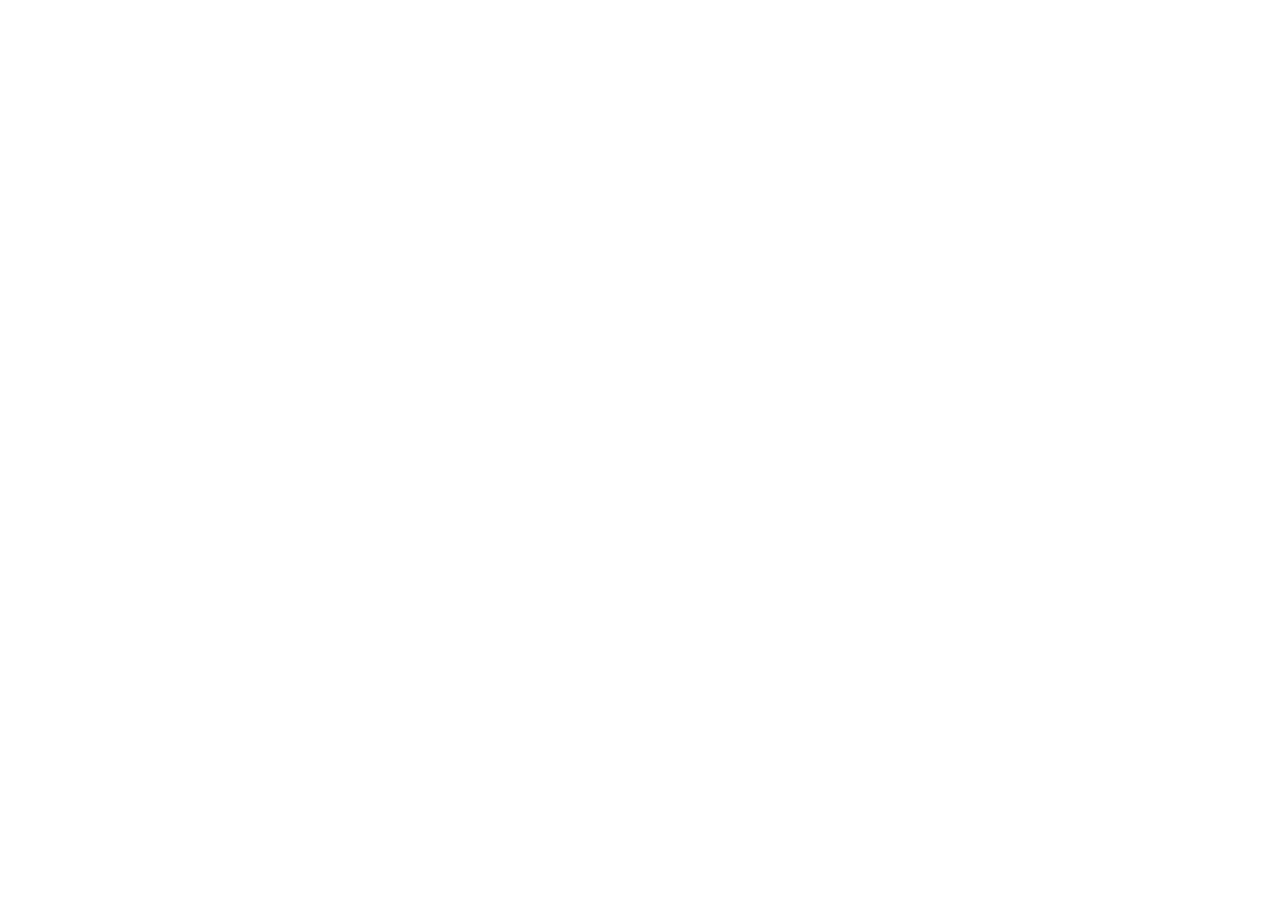
==== index.html @ 4ed16a6d "adiciona configuração inicial do projeto" ====
<!DOCTYPE html>
<html lang="en">
<head>
    <meta charset="UTF-8">
    <meta name="viewport" content="width=device-width, initial-scale=1.0">
    <title>Jornada Viagens</title>
</head>
<body>
    
</body>
</html>
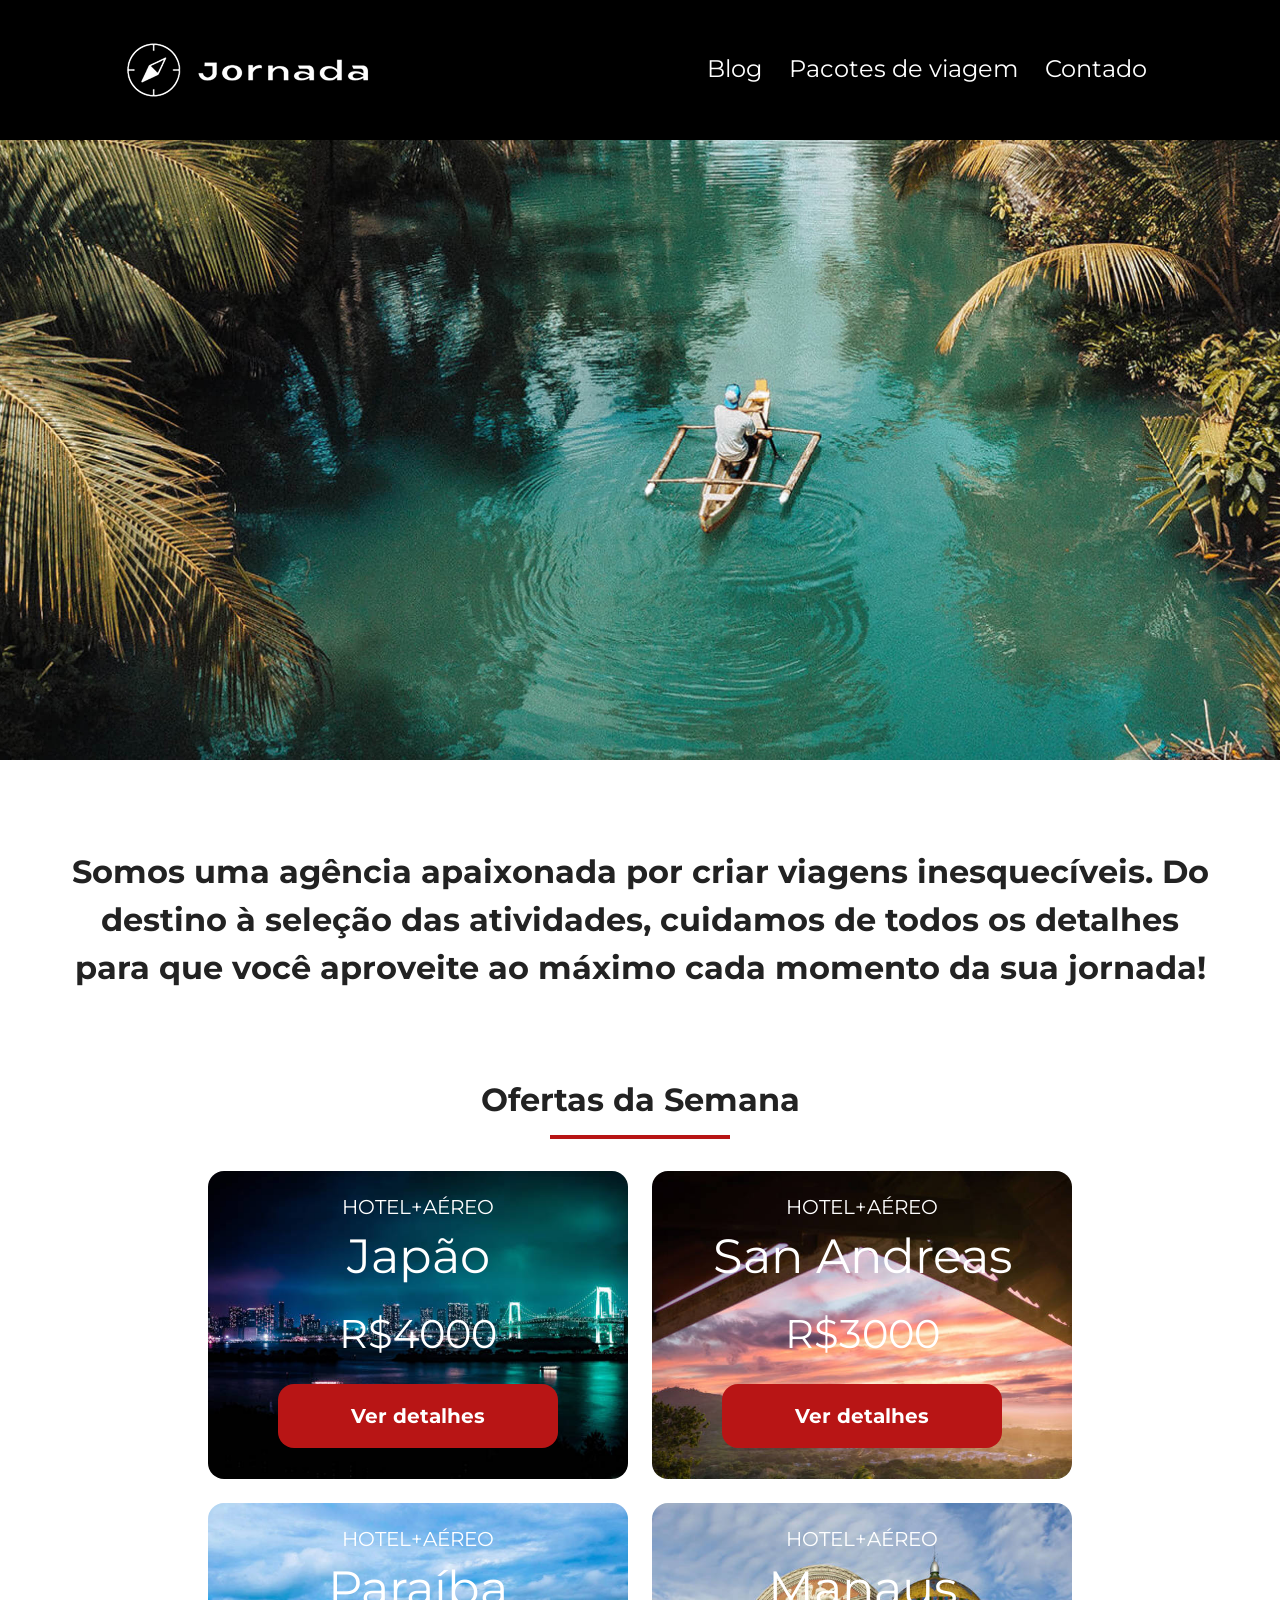
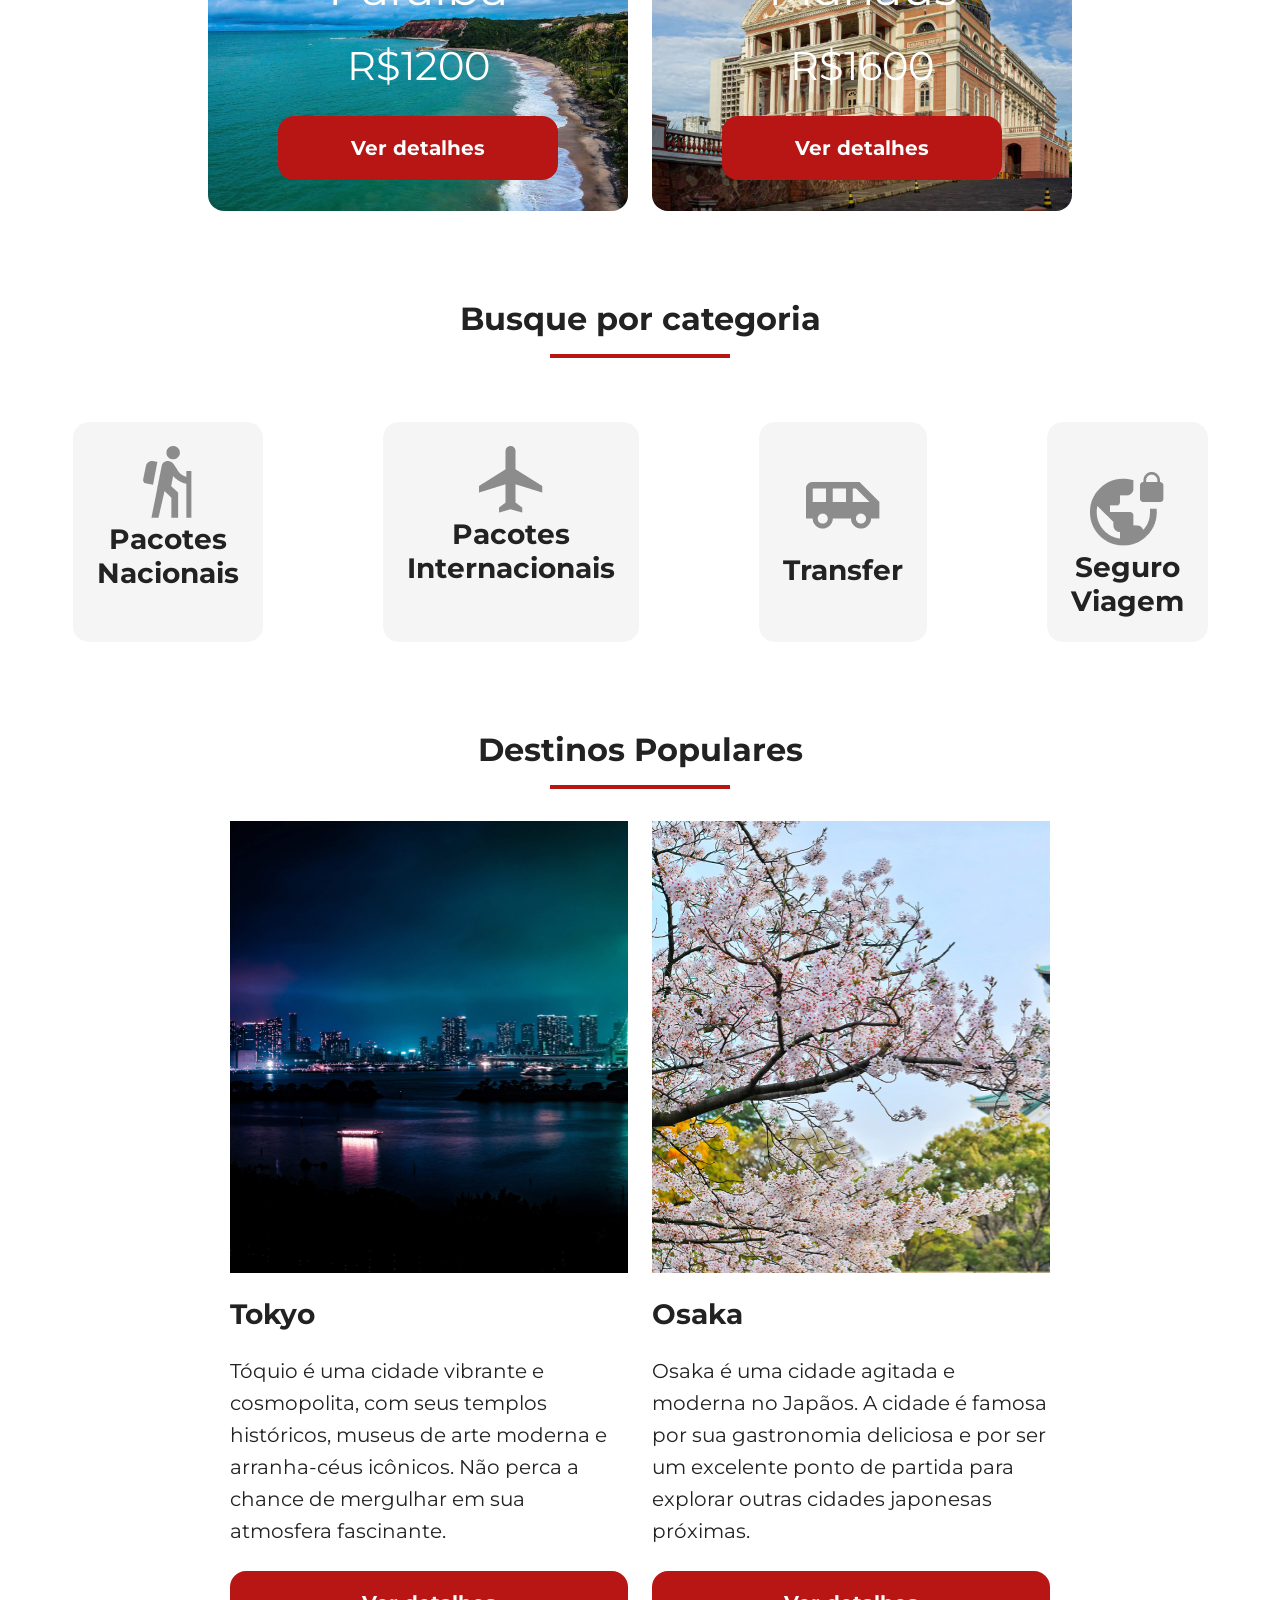
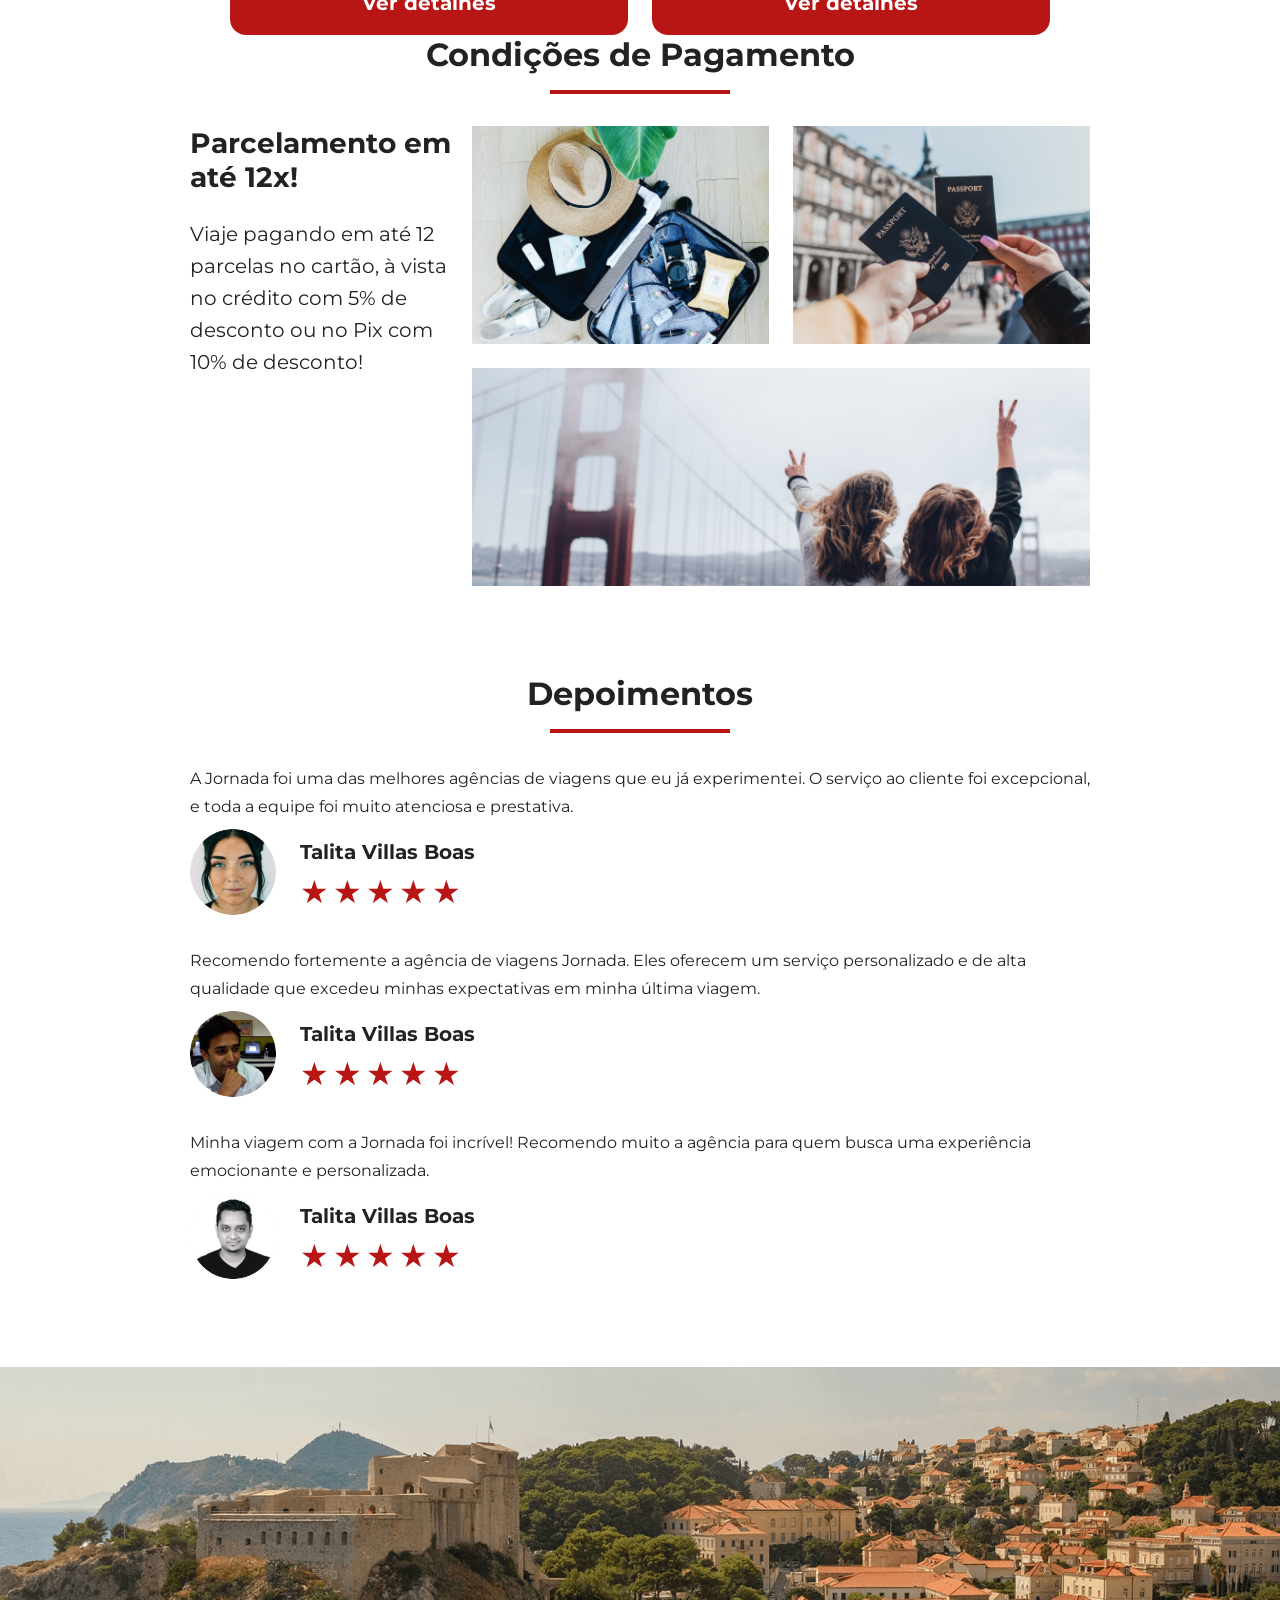
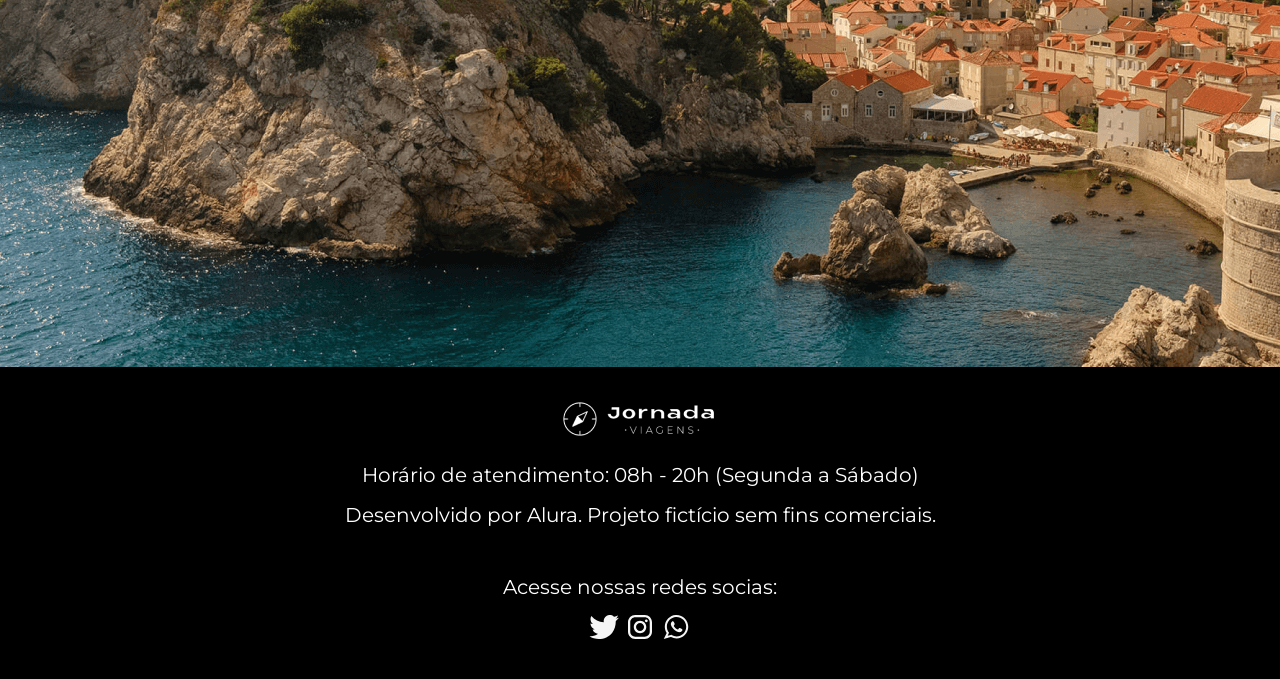
==== commit eb2edae9: "arruma estrutura do projeto" ====
--- a/index.html
+++ b/index.html
@@ -1,11 +1,341 @@
-<!DOCTYPE html>
-<html lang="en">
-<head>
-    <meta charset="UTF-8">
-    <meta name="viewport" content="width=device-width, initial-scale=1.0">
+<!doctype html>
+<html lang="pt-br">
+  <head>
+    <meta charset="UTF-8" />
+    <meta name="viewport" content="width=device-width, initial-scale=1.0" />
+    <meta name="description" content="Jornada Viagens, Uma agência apaixonada por criar viagens inesquecíveis.">
+
+    <meta name="og:title" content="Jornada Viagens">
+    <meta name="og:description" content="Jornada Viagens, Uma agência apaixonada por criar viagens inesquecíveis">
+    <meta name="og:image" content=" https://dellacqua679.github.io/jornada-viagens/img/logo-footer.png ">
+    <meta name="og:type" content="website">
+    <meta name="og:url" content="https://dellacqua679.github.io/jornada-viagens">
+
+    <link rel="stylesheet" href="css/style.css" />
+
+    <link rel="icon" href="img/favicon.svg" type="xml/svg">
     <title>Jornada Viagens</title>
-</head>
-<body>
-    
-</body>
-</html>+  </head>
+  <body>
+    <header class="main-header">
+      <a class="logo" href="index.html" title="Voltar para a página inicial">
+        <img
+          class="img-mobile"
+          src="img/Logo-provisória-branca 1.png"
+          alt="Bussola da logo Jornada viagens na cor branca"
+        />
+        <img
+          class="img-desktop"
+          src="img/bussola-texto-branca.png"
+          alt="Logo Jornada viagens na cor branca"
+        />
+      </a>
+
+      <div class="navigation-menu">
+        <label for="menu"><img src="img/menu.png" alt="Menu" /></label>
+        <input type="checkbox" id="menu" hidden />
+
+        <nav>
+          <ul class="list-link">
+            <li>
+              <a href="Blog.html" target="_blank" title="Acessar Blog">Blog</a>
+            </li>
+            <li>
+              <a
+                href="./pacotes-de-viagens.html"
+                target="_blank"
+                title="Acessar Pacotes de viagem"
+                >Pacotes de viagem</a
+              >
+            </li>
+            <li>
+              <a href="Contado.html" target="_blank" title="Acessar contado"
+                >Contado</a
+              >
+            </li>
+          </ul>
+        </nav>
+      </div>
+    </header>
+
+    <section class="hero">
+      <div class="hero-img"></div>
+      <h2>
+        Somos uma agência apaixonada por criar viagens inesquecíveis. Do destino
+        à seleção das atividades, cuidamos de todos os detalhes para que você
+        aproveite ao máximo cada momento da sua jornada!
+      </h2>
+    </section>
+
+    <section class="offers">
+      <div class="section-title">
+        <h2>Ofertas da Semana</h2>
+        <hr />
+      </div>
+      <div class="offers-cards">
+        <article class="card japao">
+          <header>
+            <p>HOTEL+AÉREO</p>
+            <h3>
+              Japão <br />
+              <span>R$4000</span>
+            </h3>
+          </header>
+          <footer>
+            <a href="#" class="button">Ver detalhes</a>
+          </footer>
+        </article>
+
+        <article class="card san-andreas">
+          <header>
+            <p>HOTEL+AÉREO</p>
+            <h3>
+              San Andreas <br />
+              <span>R$3000</span>
+            </h3>
+          </header>
+          <footer>
+            <a href="#" class="button">Ver detalhes</a>
+          </footer>
+        </article>
+
+        <article class="card paraiba">
+          <header>
+            <p>HOTEL+AÉREO</p>
+            <h3>
+              Paraíba <br />
+              <span>R$1200</span>
+            </h3>
+          </header>
+          <footer>
+            <a href="#" class="button">Ver detalhes</a>
+          </footer>
+        </article>
+
+        <article class="card manaus">
+          <header>
+            <p>HOTEL+AÉREO</p>
+            <h3>
+              Manaus <br />
+              <span>R$1600</span>
+            </h3>
+          </header>
+          <footer>
+            <a href="#" class="button">Ver detalhes</a>
+          </footer>
+        </article>
+      </div>
+    </section>
+
+    <section class="categories">
+      <div class="section-title">
+        <h2>Busque por categoria</h2>
+        <hr />
+      </div>
+
+      <div class="categories-card">
+        <a
+          href="#"
+          target="_blank"
+          class="card"
+          title="Busque pela categoria Pacotes Nacionais"
+        >
+          <img
+            src="img/caminhada-pacotes nacionais.png"
+            alt="ícone cinza representando uma pessoa fazendo Tracking"
+          />
+          <h3 class="content-title">
+            Pacotes <br />
+            Nacionais
+          </h3></a
+        >
+
+        <a
+          href="#"
+          target="_blank"
+          class="card"
+          title="Busque pela categoria Pacotes Internacionais"
+        >
+          <img
+            src="img/aviao- pacotes interacionais.png"
+            alt="ícone cinza de um avião"
+          />
+          <h3 class="content-title">Pacotes Internacionais</h3></a
+        >
+
+        <a
+          href="#"
+          target="_blank"
+          class="card single-line transfer"
+          title="Busque pela categoria de transfer"
+        >
+          <img src="img/carrinho-transfer.png" alt="ícone cinza de um ônibus" />
+          <h3 class="content-title">Transfer</h3></a
+        >
+
+        <a
+          href="#"
+          target="_blank"
+          class="card single-line"
+          title="Busque pela categoria Seguro Viagem"
+        >
+          <img
+            src="img/ícone-seguro viagem.png"
+            alt="ícone cinza de um globo com um cadeado"
+          />
+          <h3 class="content-title">Seguro Viagem</h3></a
+        >
+      </div>
+    </section>
+
+    <section class="destinations">
+      <div class="section-title">
+        <h2>Destinos Populares</h2>
+        <hr />
+      </div>
+      <div class="destinations-items">
+        <article class="item tokyo">
+          <header>
+            <div class="img-item"></div>
+            <h3 class="content-title">Tokyo</h3>
+          </header>
+          <p class="content-text">
+            Tóquio é uma cidade vibrante e cosmopolita, com seus templos
+            históricos, museus de arte moderna e arranha-céus icônicos. Não
+            perca a chance de mergulhar em sua atmosfera fascinante.
+          </p>
+          <footer>
+            <a
+              href=""
+              class="button"
+              target="_blank"
+              title="Veja mais detalhes do destino tokyo"
+              >Ver detalhes</a
+            >
+          </footer>
+        </article>
+
+        <article class="item osaka">
+          <header>
+            <div class="img-item"></div>
+            <h3 class="content-title">Osaka</h3>
+          </header>
+          <p class="content-text">
+            Osaka é uma cidade agitada e moderna no Japãos. A cidade é famosa
+            por sua gastronomia deliciosa e por ser um excelente ponto de
+            partida para explorar outras cidades japonesas próximas.
+          </p>
+          <footer>
+            <a
+              href=""
+              class="button"
+              target="_blank"
+              title="Veja mais detalhes do destino osaka"
+              >Ver detalhes</a
+            >
+          </footer>
+        </article>
+      </div>
+    </section>
+
+    <section class="payments">
+      <div class="section-title">
+        <h2>Condições de Pagamento</h2>
+        <hr />
+      </div>
+
+      <div class="content-container">
+        <div class="text-content">
+          <h3 class="content-title">Parcelamento em até 12x!</h3>
+          <p class="content-text">
+            Viaje pagando em até 12 parcelas no cartão, à vista no crédito com
+            5% de desconto ou no Pix com 10% de desconto!
+          </p>
+        </div>
+
+        <div class="image-gallery">
+
+        <div class="image first"></div>
+        <div class="image second"></div>
+        <div class="image thirdy colspan-2"></div>
+      </div>
+    </section>
+
+    <section class="testimonial">
+    <div class="section-title">
+        <h2>Depoimentos</h2>
+        <hr />
+      </div>
+
+      <div class="testimonial-container">
+        <article> 
+          <header> <p>A Jornada foi uma das melhores agências de viagens que eu já experimentei. O serviço ao cliente foi excepcional, e toda a equipe foi muito atenciosa e prestativa.</p> </header>
+          <footer> <img src="img/avatar-talita.png" alt="imagem de perfil da cliente Talita Villas Boas">  <div class="profile-content">
+            <h3>Talita Villas Boas</h3>
+            <div class="rating">
+              <span class="star">★</span>
+              <span class="star">★</span>
+              <span class="star">★</span>
+              <span class="star">★</span>
+              <span class="star">★</span>
+            </div>
+          </div></footer>
+         
+        </article>
+        <article>
+          <header> <p>Recomendo fortemente a agência de viagens Jornada. Eles oferecem um serviço personalizado e de alta qualidade que excedeu minhas expectativas em minha última viagem.</p> </header>
+          <footer><img src="img/avatar-amarini.png" alt="imagem de perfil do cliente Amari Salin"><div class="profile-content">
+            <h3>Talita Villas Boas</h3>
+            <div class="rating">
+              <span class="star">★</span>
+              <span class="star">★</span>
+              <span class="star">★</span>
+              <span class="star">★</span>
+              <span class="star">★</span>
+            </div>
+          </div></footer>
+          
+        </article>
+        <article>
+          <header> <p>Minha viagem com a Jornada foi incrível! Recomendo muito a agência para quem busca uma experiência emocionante e personalizada.</p> </header>
+          <footer><img src="img/avatar-lauro.png" alt="imagem de perfil do cliente Lauro B. Matos"> <div class="profile-content">
+            <h3>Talita Villas Boas</h3>
+            <div class="rating">
+              <span class="star">★</span>
+              <span class="star">★</span>
+              <span class="star">★</span>
+              <span class="star">★</span>
+              <span class="star">★</span>
+            </div>
+          </div>
+        </footer>
+         
+        </article>
+      </div>
+
+    </section>
+
+    <section class="bottom-hero">
+      <div class="hero-img"></div>
+    </section>
+
+    <footer class="main-footer">
+      <div class="footer-content">
+        <img src="img/logo-footer.png" alt="Logo completa Jornada Viagens">
+        <p>Horário de atendimento: 08h - 20h (Segunda a Sábado)</p>
+        <p>Desenvolvido por Alura. Projeto fictício sem fins comerciais.</p>
+      </div>
+      <div class="footer-social">
+        <p>Acesse nossas redes socias:</p>
+
+        <a href="" target="_blank" title="Acesse o Twitter do Jornada Viagens" ><img src="img/Twiter 1.svg" alt="iconde do Twitter na cor branca"></a>
+        <a href="" target="_blank" title="Acesse o Instagram do Jornada Viagens" ><img src="img/Instragam 1.svg" alt="iconde do Instagram na cor branca"></a>
+        <a href="" target="_blank" title="Acesse o Whatsapp do Jornada Viagens" ><img src="img/Whatsapp 1.svg" alt="iconde do Whatsapp na cor branca"></a>
+
+      </div>
+
+    </footer>
+
+
+  </body>
+</html>
--- a/css/style.css
+++ b/css/style.css
@@ -0,0 +1,10 @@
+@import url(global.css);
+@import url(header.css);
+@import url(hero.css);
+@import url(offers.css);
+@import url(categories.css);
+@import url(destinations.css);
+@import url(paymentes.css);
+@import url(testimonials.css);
+@import url(footer.css);
+@import url(packages-pay.css);
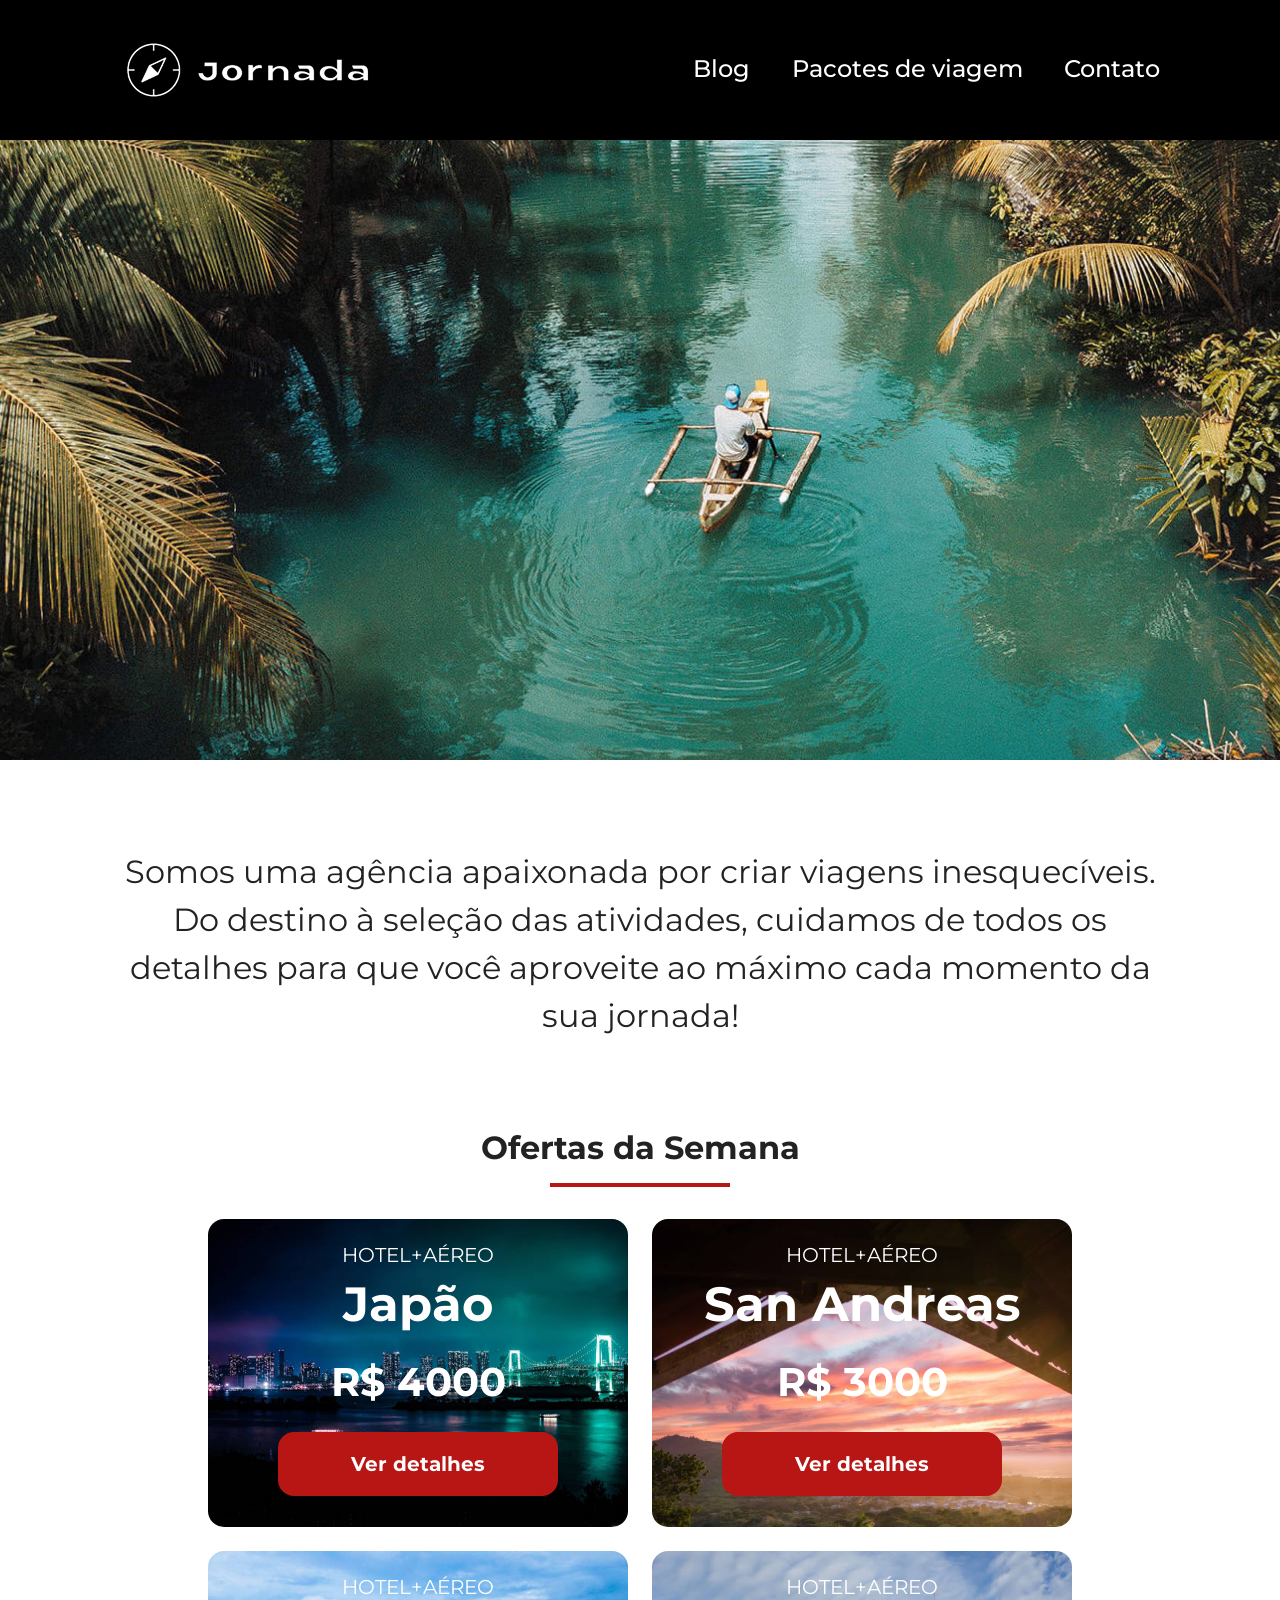
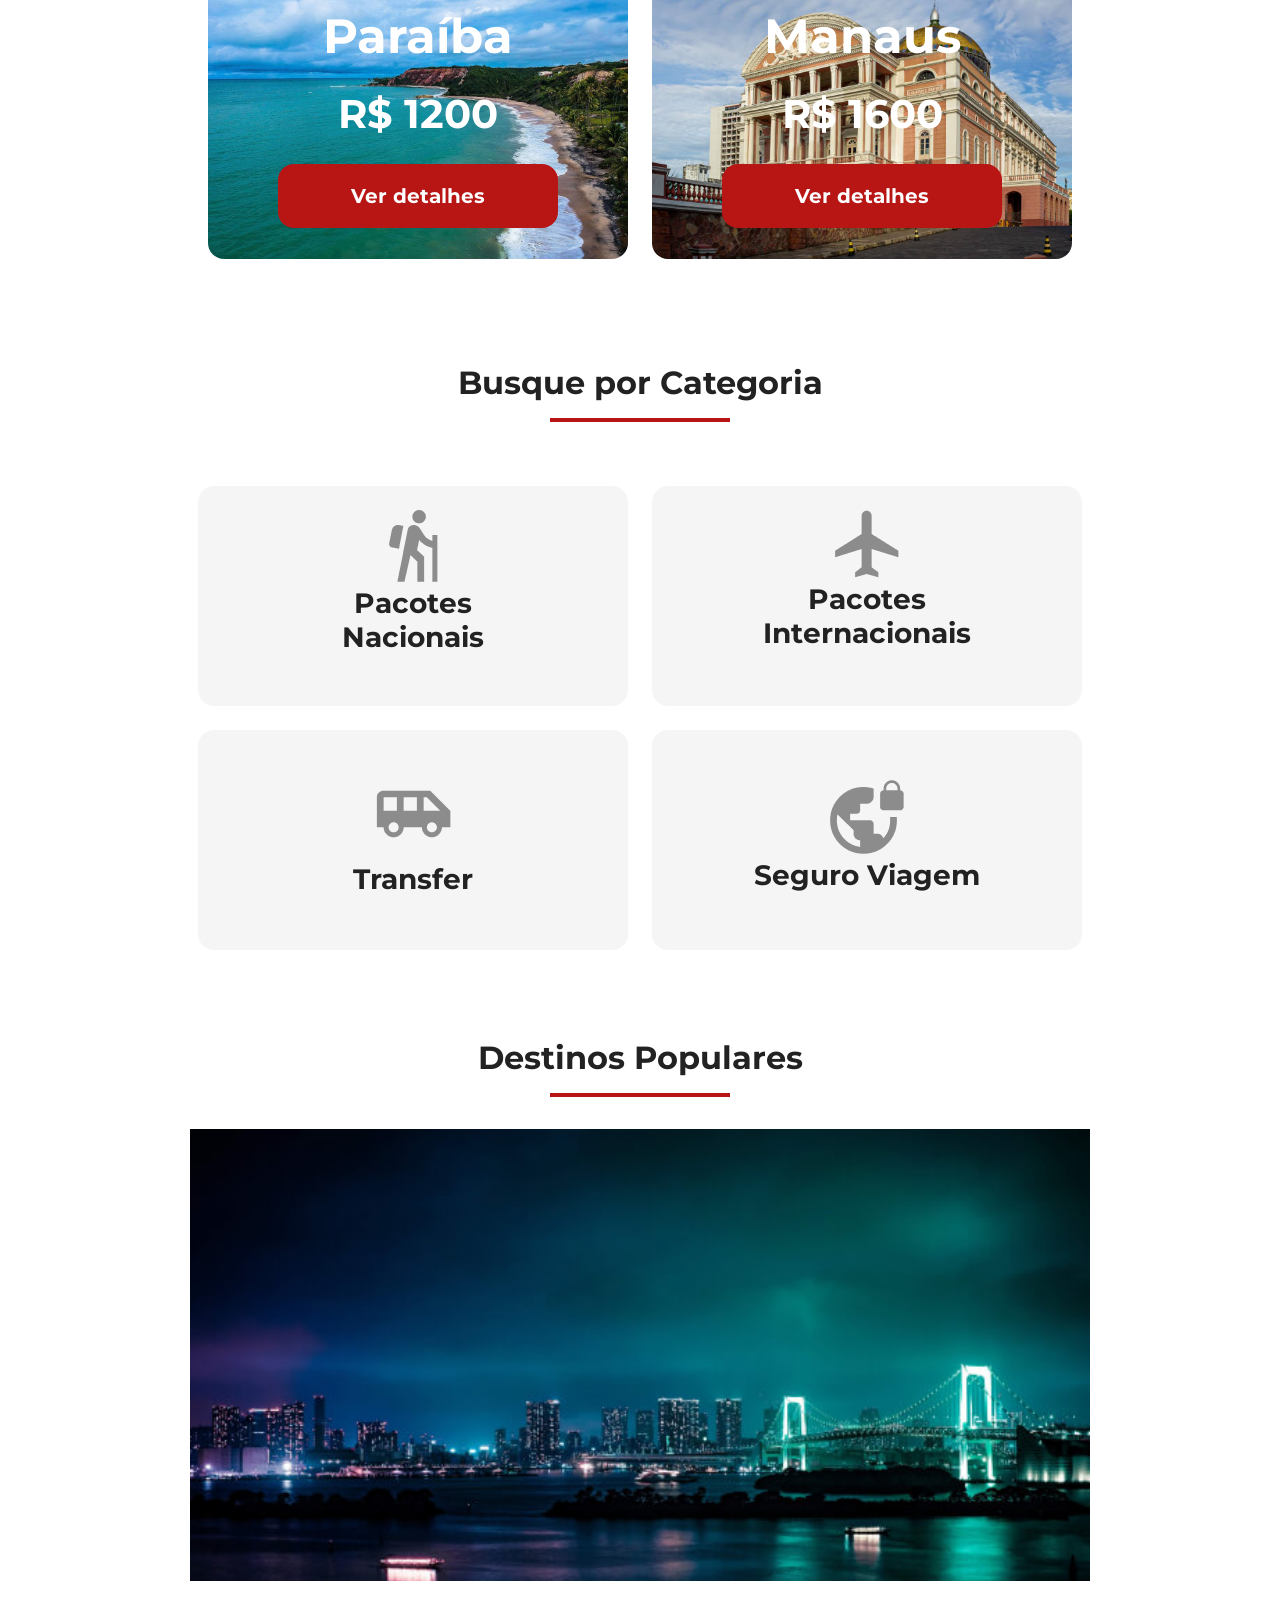
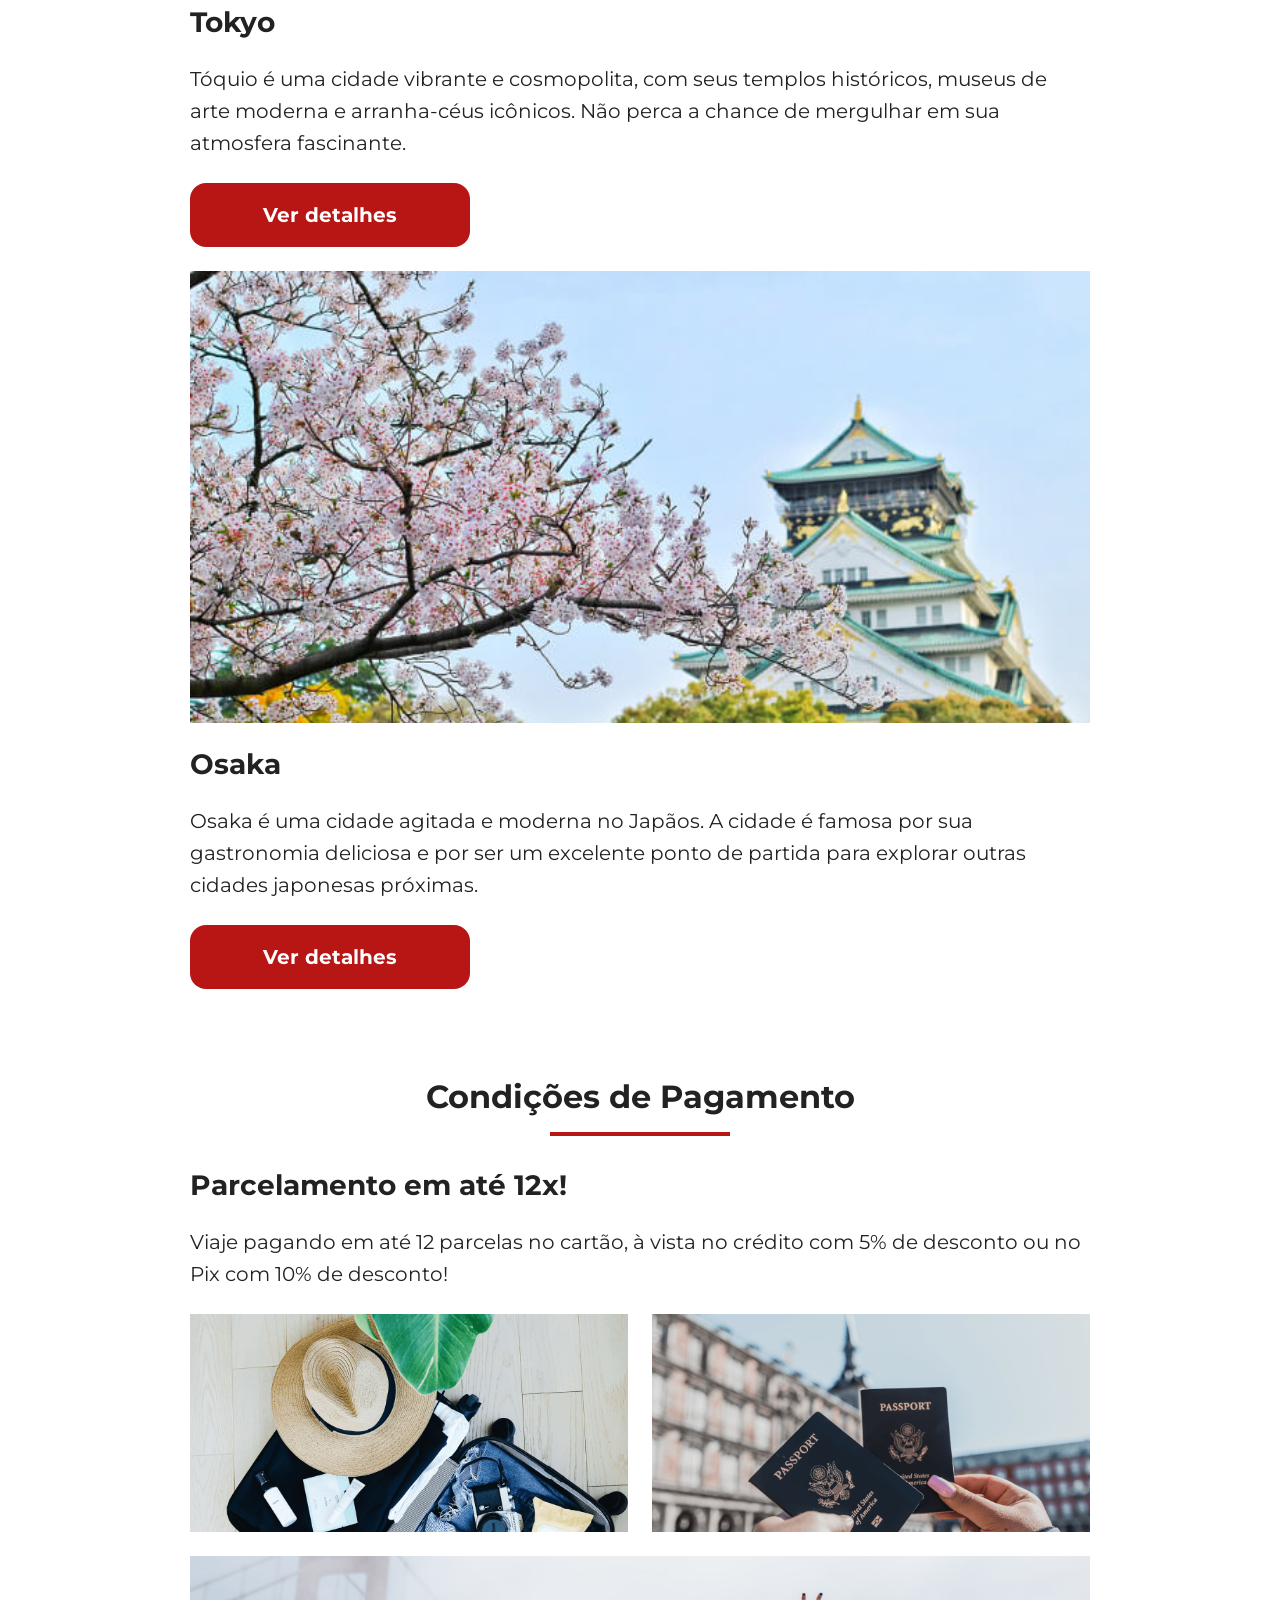
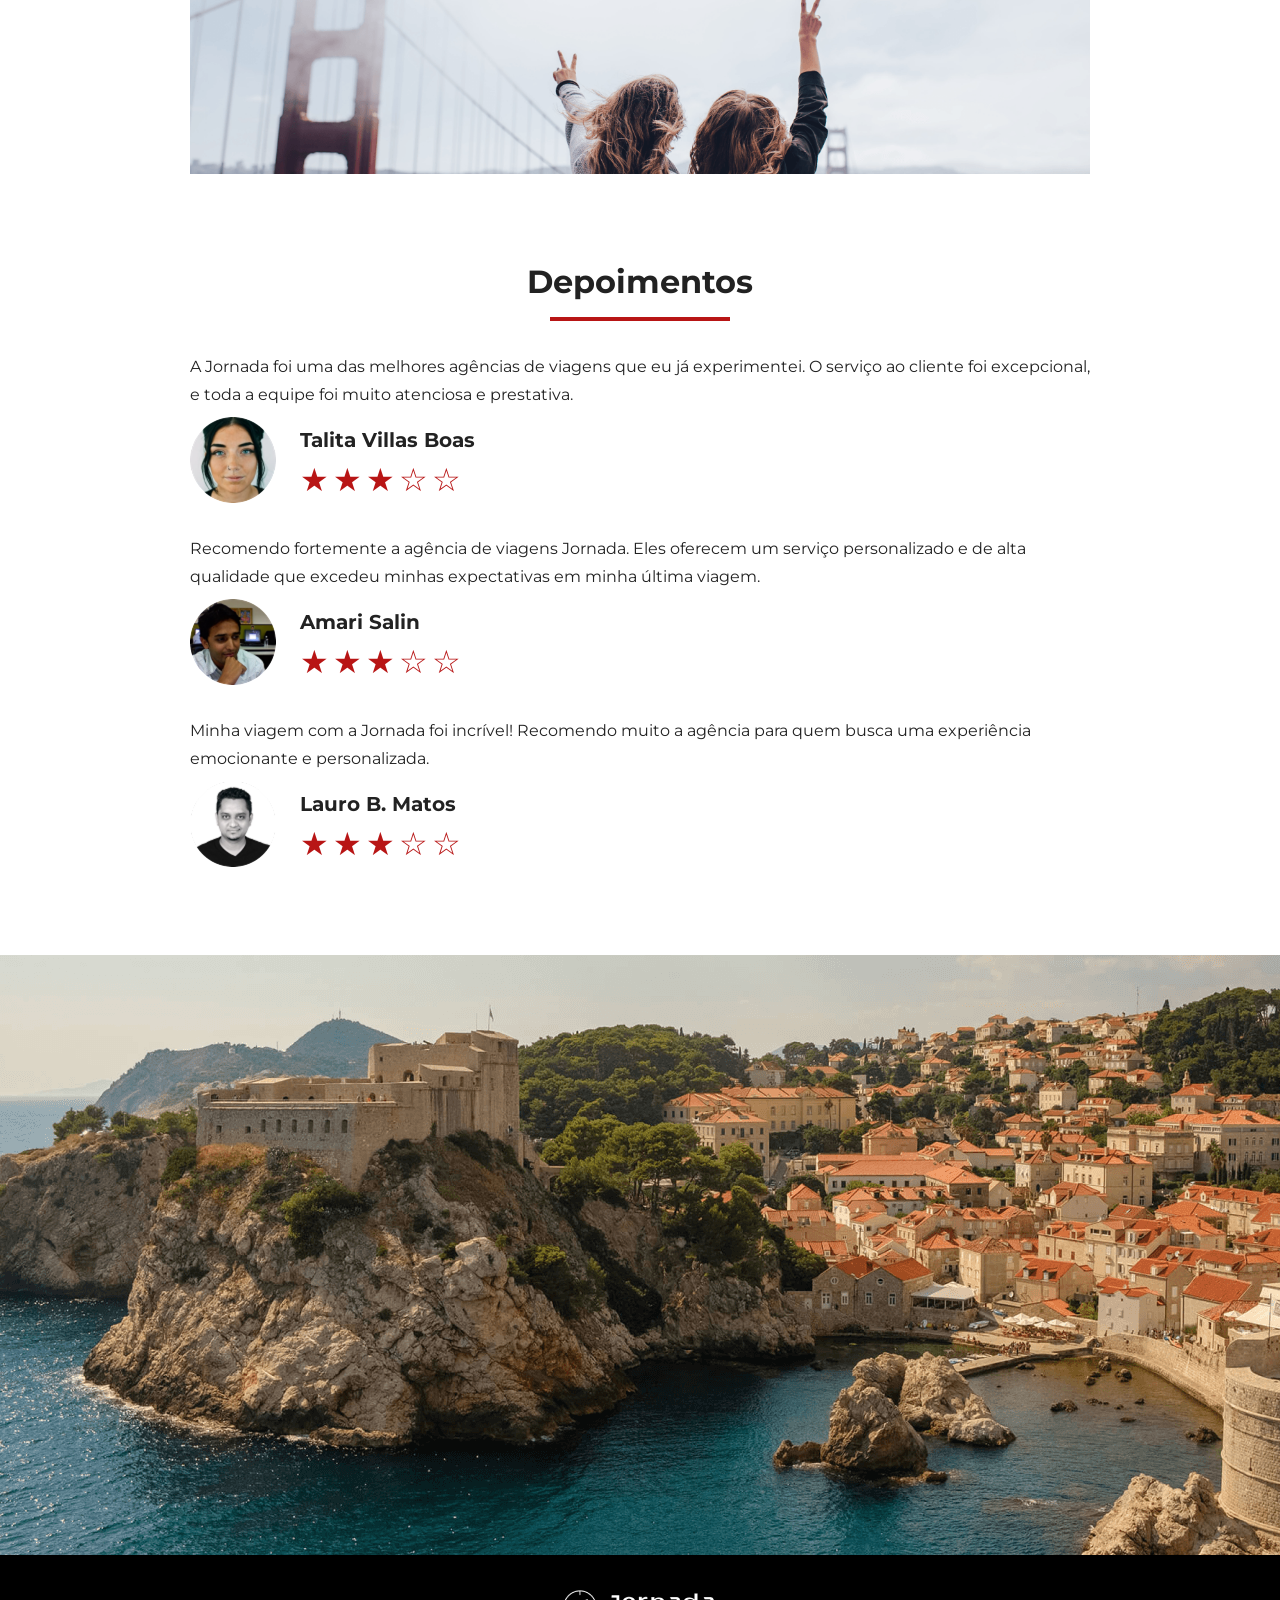
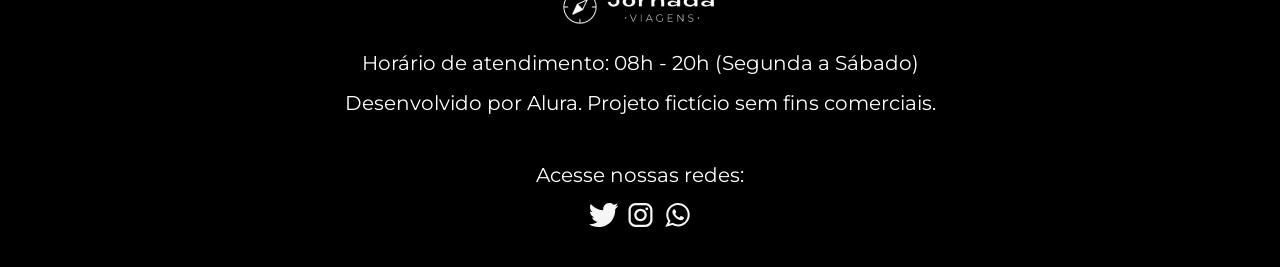
==== commit efdf5dba: "adiciona melhorias na pagina principal" ====
--- a/index.html
+++ b/index.html
@@ -1,56 +1,70 @@
 <!doctype html>
-<html lang="pt-br">
+<html lang="pt-BR">
   <head>
     <meta charset="UTF-8" />
     <meta name="viewport" content="width=device-width, initial-scale=1.0" />
-    <meta name="description" content="Jornada Viagens, Uma agência apaixonada por criar viagens inesquecíveis.">
-
-    <meta name="og:title" content="Jornada Viagens">
-    <meta name="og:description" content="Jornada Viagens, Uma agência apaixonada por criar viagens inesquecíveis">
-    <meta name="og:image" content=" https://dellacqua679.github.io/jornada-viagens/img/logo-footer.png ">
-    <meta name="og:type" content="website">
-    <meta name="og:url" content="https://dellacqua679.github.io/jornada-viagens">
-
-    <link rel="stylesheet" href="css/style.css" />
-
-    <link rel="icon" href="img/favicon.svg" type="xml/svg">
+    <meta
+      name="description"
+      content="Jornada Viagens,uma agência apaixonada por criar viagens inesquecíveis"
+    />
+
+    <meta name="og:title" content="Jornada Viagens" />
+    <meta
+      name="og:description"
+      content="Jornada Viagens,uma agência apaixonada por criar viagens inesquecíveis"
+    />
+    <meta
+      name="og:image"
+      content="https://danicastilho.github.io/jornada-viagens/img/logo-footer.png"
+    />
+    <meta name="og:type" content="website" />
+    <meta
+      name="og:url"
+      content="https://danicastilho.github.io/jornada-viagens"
+    />
+
+    <link rel="icon" href="favico.svg" type="xml/svg" />
+    <link rel="stylesheet" href="./css/style.css" />
+
     <title>Jornada Viagens</title>
   </head>
   <body>
     <header class="main-header">
-      <a class="logo" href="index.html" title="Voltar para a página inicial">
+      <a class="logo" href="index.html" title="voltar para a página inicial">
         <img
           class="img-mobile"
-          src="img/Logo-provisória-branca 1.png"
-          alt="Bussola da logo Jornada viagens na cor branca"
+          src="img/bussola-jornada-branco.png"
+          alt="Bussola do logo Jornada Viagens na cor branca"
         />
         <img
           class="img-desktop"
-          src="img/bussola-texto-branca.png"
-          alt="Logo Jornada viagens na cor branca"
+          src="img/bussola-texto-jornada-branco.png"
+          alt="Logo Jornada Viagens na cor branca"
         />
       </a>
 
       <div class="navigation-menu">
-        <label for="menu"><img src="img/menu.png" alt="Menu" /></label>
+        <label for="menu">
+          <img src="img/menu.png" alt="menu" />
+        </label>
         <input type="checkbox" id="menu" hidden />
 
         <nav>
-          <ul class="list-link">
+          <ul class="list-links">
             <li>
-              <a href="Blog.html" target="_blank" title="Acessar Blog">Blog</a>
+              <a href="blog.html" target="_blank" title="Acessar Blog">Blog</a>
             </li>
             <li>
               <a
-                href="./pacotes-de-viagens.html"
+                href="pacotes-de-viagens.html"
                 target="_blank"
                 title="Acessar Pacotes de viagem"
                 >Pacotes de viagem</a
               >
             </li>
             <li>
-              <a href="Contado.html" target="_blank" title="Acessar contado"
-                >Contado</a
+              <a href="contato.html" target="_blank" title="Acessar Contato"
+                >Contato</a
               >
             </li>
           </ul>
@@ -78,7 +92,7 @@
             <p>HOTEL+AÉREO</p>
             <h3>
               Japão <br />
-              <span>R$4000</span>
+              <span>R$ 4000</span>
             </h3>
           </header>
           <footer>
@@ -91,7 +105,7 @@
             <p>HOTEL+AÉREO</p>
             <h3>
               San Andreas <br />
-              <span>R$3000</span>
+              <span>R$ 3000</span>
             </h3>
           </header>
           <footer>
@@ -104,7 +118,7 @@
             <p>HOTEL+AÉREO</p>
             <h3>
               Paraíba <br />
-              <span>R$1200</span>
+              <span>R$ 1200</span>
             </h3>
           </header>
           <footer>
@@ -117,7 +131,7 @@
             <p>HOTEL+AÉREO</p>
             <h3>
               Manaus <br />
-              <span>R$1600</span>
+              <span>R$ 1600</span>
             </h3>
           </header>
           <footer>
@@ -129,62 +143,65 @@
 
     <section class="categories">
       <div class="section-title">
-        <h2>Busque por categoria</h2>
+        <h2>Busque por Categoria</h2>
         <hr />
       </div>
-
-      <div class="categories-card">
+      <div class="categories-cards">
         <a
+          class="card"
           href="#"
           target="_blank"
-          class="card"
           title="Busque pela categoria Pacotes Nacionais"
         >
           <img
-            src="img/caminhada-pacotes nacionais.png"
-            alt="ícone cinza representando uma pessoa fazendo Tracking"
+            src="img/icone-caminhada.png"
+            alt="ícone cinza representando uma pessoa fazendo tracking"
+          />
+          <h3 class="content-title">
+            Pacotes<br />
+            Nacionais
+          </h3>
+        </a>
+
+        <a
+          class="card"
+          href="#"
+          target="_blank"
+          title="Busque pela categoria Pacotes Internacionais"
+        >
+          <img
+            src="img/icone-aviao.png"
+            alt="ícone cinza representando um avião"
           />
           <h3 class="content-title">
             Pacotes <br />
-            Nacionais
-          </h3></a
-        >
-
+            Internacionais
+          </h3>
+        </a>
         <a
+          class="card single-line transfer"
           href="#"
           target="_blank"
-          class="card"
-          title="Busque pela categoria Pacotes Internacionais"
+          title="Busque pela categoria Transfer"
         >
           <img
-            src="img/aviao- pacotes interacionais.png"
-            alt="ícone cinza de um avião"
+            src="img/icone-onibus.png"
+            alt="ícone cinza representando um ônibus"
           />
-          <h3 class="content-title">Pacotes Internacionais</h3></a
-        >
-
+          <h3 class="content-title">Transfer</h3>
+        </a>
         <a
+          class="card single-line"
           href="#"
           target="_blank"
-          class="card single-line transfer"
-          title="Busque pela categoria de transfer"
-        >
-          <img src="img/carrinho-transfer.png" alt="ícone cinza de um ônibus" />
-          <h3 class="content-title">Transfer</h3></a
-        >
-
-        <a
-          href="#"
-          target="_blank"
-          class="card single-line"
           title="Busque pela categoria Seguro Viagem"
         >
           <img
-            src="img/ícone-seguro viagem.png"
-            alt="ícone cinza de um globo com um cadeado"
+            src="img/icone-planeta.png"
+            alt="ícone cinza representando o planeta terra com um cadeado"
           />
-          <h3 class="content-title">Seguro Viagem</h3></a
-        >
+          <h3 class="content-title">Seguro Viagem</h3>
+        </a>
       </div>
     </section>
 
@@ -193,7 +210,7 @@
         <h2>Destinos Populares</h2>
         <hr />
       </div>
-      <div class="destinations-items">
+      <div class="destination-items">
         <article class="item tokyo">
           <header>
             <div class="img-item"></div>
@@ -206,10 +223,10 @@
           </p>
           <footer>
             <a
-              href=""
+              href="#"
               class="button"
               target="_blank"
-              title="Veja mais detalhes do destino tokyo"
+              title="Veja mais detalhes do destino Tokyo"
               >Ver detalhes</a
             >
           </footer>
@@ -227,10 +244,10 @@
           </p>
           <footer>
             <a
-              href=""
+              href="#"
               class="button"
               target="_blank"
-              title="Veja mais detalhes do destino osaka"
+              title="Veja mais detalhes do destino Osaka"
               >Ver detalhes</a
             >
           </footer>
@@ -254,65 +271,94 @@
         </div>
 
         <div class="image-gallery">
-
-        <div class="image first"></div>
-        <div class="image second"></div>
-        <div class="image thirdy colspan-2"></div>
-      </div>
-    </section>
-
-    <section class="testimonial">
-    <div class="section-title">
+          <div class="image first"></div>
+          <div class="image second"></div>
+          <div class="image thirdy colspan-2"></div>
+        </div>
+      </div>
+    </section>
+    <section class="testimonials">
+      <div class="section-title">
         <h2>Depoimentos</h2>
         <hr />
       </div>
 
       <div class="testimonial-container">
-        <article> 
-          <header> <p>A Jornada foi uma das melhores agências de viagens que eu já experimentei. O serviço ao cliente foi excepcional, e toda a equipe foi muito atenciosa e prestativa.</p> </header>
-          <footer> <img src="img/avatar-talita.png" alt="imagem de perfil da cliente Talita Villas Boas">  <div class="profile-content">
-            <h3>Talita Villas Boas</h3>
-            <div class="rating">
-              <span class="star">★</span>
-              <span class="star">★</span>
-              <span class="star">★</span>
-              <span class="star">★</span>
-              <span class="star">★</span>
+        <article>
+          <header>
+            <p>
+              A Jornada foi uma das melhores agências de viagens que eu já
+              experimentei. O serviço ao cliente foi excepcional, e toda a
+              equipe foi muito atenciosa e prestativa.
+            </p>
+          </header>
+          <footer>
+            <img
+              src="img/avatar-talita.png"
+              alt="imagem de perfil da cliente Talita Villas Boas"
+            />
+            <div class="profile-content">
+              <h3>Talita Villas Boas</h3>
+              <div class="rating">
+                <span class="star">★</span>
+                <span class="star">★</span>
+                <span class="star">★</span>
+                <span class="star">☆</span>
+                <span class="star">☆</span>
+              </div>
             </div>
-          </div></footer>
-         
+          </footer>
         </article>
         <article>
-          <header> <p>Recomendo fortemente a agência de viagens Jornada. Eles oferecem um serviço personalizado e de alta qualidade que excedeu minhas expectativas em minha última viagem.</p> </header>
-          <footer><img src="img/avatar-amarini.png" alt="imagem de perfil do cliente Amari Salin"><div class="profile-content">
-            <h3>Talita Villas Boas</h3>
-            <div class="rating">
-              <span class="star">★</span>
-              <span class="star">★</span>
-              <span class="star">★</span>
-              <span class="star">★</span>
-              <span class="star">★</span>
+          <header>
+            <p>
+              Recomendo fortemente a agência de viagens Jornada. Eles oferecem
+              um serviço personalizado e de alta qualidade que excedeu minhas
+              expectativas em minha última viagem.
+            </p>
+          </header>
+          <footer>
+            <img
+              src="img/avatar-amari.png"
+              alt="imagem de perfil do cliente Amari Salin"
+            />
+            <div class="profile-content">
+              <h3>Amari Salin</h3>
+              <div class="rating">
+                <span class="star">★</span>
+                <span class="star">★</span>
+                <span class="star">★</span>
+                <span class="star">☆</span>
+                <span class="star">☆</span>
+              </div>
             </div>
-          </div></footer>
-          
+          </footer>
         </article>
         <article>
-          <header> <p>Minha viagem com a Jornada foi incrível! Recomendo muito a agência para quem busca uma experiência emocionante e personalizada.</p> </header>
-          <footer><img src="img/avatar-lauro.png" alt="imagem de perfil do cliente Lauro B. Matos"> <div class="profile-content">
-            <h3>Talita Villas Boas</h3>
-            <div class="rating">
-              <span class="star">★</span>
-              <span class="star">★</span>
-              <span class="star">★</span>
-              <span class="star">★</span>
-              <span class="star">★</span>
+          <header>
+            <p>
+              Minha viagem com a Jornada foi incrível! Recomendo muito a agência
+              para quem busca uma experiência emocionante e personalizada.
+            </p>
+          </header>
+          <footer>
+            <img
+              src="img/avatar-lauro.png"
+              alt="imagem de perfil do cliente Lauro B. Matos"
+            />
+            <div class="profile-content">
+              <h3>Lauro B. Matos</h3>
+              <div class="rating">
+                <span class="star">★</span>
+                <span class="star">★</span>
+                <span class="star">★</span>
+                <span class="star">☆</span>
+                <span class="star">☆</span>
+              </div>
             </div>
-          </div>
-        </footer>
-         
-        </article>
-      </div>
-
+          </footer>
+        </article>
+      </div>
     </section>
 
     <section class="bottom-hero">
@@ -321,21 +367,34 @@
 
     <footer class="main-footer">
       <div class="footer-content">
-        <img src="img/logo-footer.png" alt="Logo completa Jornada Viagens">
+        <img src="img/logo-footer.png" alt="logo completo Jornada Viagens" />
         <p>Horário de atendimento: 08h - 20h (Segunda a Sábado)</p>
         <p>Desenvolvido por Alura. Projeto fictício sem fins comerciais.</p>
       </div>
       <div class="footer-social">
-        <p>Acesse nossas redes socias:</p>
-
-        <a href="" target="_blank" title="Acesse o Twitter do Jornada Viagens" ><img src="img/Twiter 1.svg" alt="iconde do Twitter na cor branca"></a>
-        <a href="" target="_blank" title="Acesse o Instagram do Jornada Viagens" ><img src="img/Instragam 1.svg" alt="iconde do Instagram na cor branca"></a>
-        <a href="" target="_blank" title="Acesse o Whatsapp do Jornada Viagens" ><img src="img/Whatsapp 1.svg" alt="iconde do Whatsapp na cor branca"></a>
-
-      </div>
-
+        <p>Acesse nossas redes:</p>
+
+        <a href="#" target="_blank" title="Acesse o Twitter do Jornada Viagens"
+          ><img
+            src="img/icone-twitter.svg"
+            alt="icone do Twitter na cor branca"
+        /></a>
+
+        <a
+          href="#"
+          target="_blank"
+          title="Acesse o Instagram do Jornada Viagens"
+          ><img
+            src="img/icone-instagram.svg"
+            alt="icone do Instagram na cor branca"
+        /></a>
+
+        <a href="#" target="_blank" title="Entre em contato através do whatsapp"
+          ><img
+            src="img/icone-whatsapp.svg"
+            alt="icone do whatsapp na cor branca"
+        /></a>
+      </div>
     </footer>
-
-
   </body>
 </html>
--- a/css/style.css
+++ b/css/style.css
@@ -4,7 +4,6 @@
 @import url(offers.css);
 @import url(categories.css);
 @import url(destinations.css);
-@import url(paymentes.css);
+@import url(payments.css);
 @import url(testimonials.css);
 @import url(footer.css);
-@import url(packages-pay.css);
